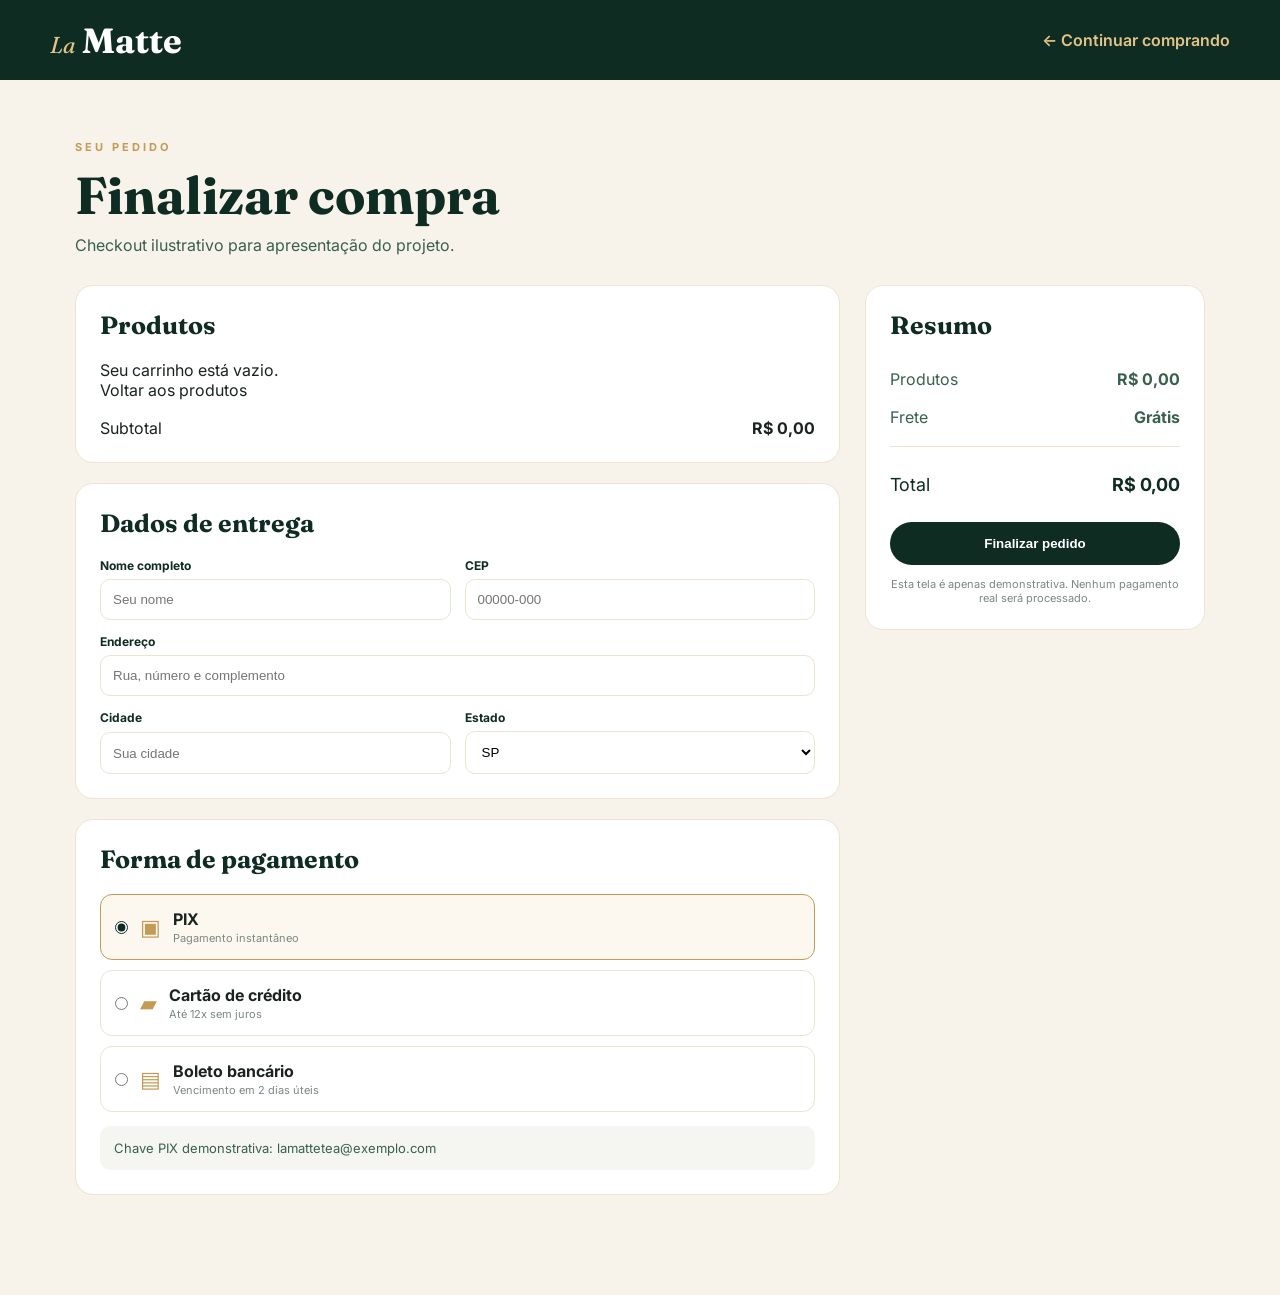
==== checkout/index.html @ fc490afa "Add files via upload" ====
<!DOCTYPE html>
<html lang="pt-BR"><head><meta charset="UTF-8"><meta name="viewport" content="width=device-width,initial-scale=1"><title>Finalizar compra | La Matte</title><link rel="preconnect" href="https://fonts.googleapis.com"><link href="https://fonts.googleapis.com/css2?family=Fraunces:opsz,wght@9..144,500;9..144,700&family=Inter:wght@400;500;600;700&display=swap" rel="stylesheet"><link rel="stylesheet" href="style.css"></head>
<body><header><a href="../principal/index.html" class="marca"><span>La</span><b>Matte</b></a><a href="../principal/index.html#produtos">← Continuar comprando</a></header>
<main><div class="titulo"><span>SEU PEDIDO</span><h1>Finalizar compra</h1><p>Checkout ilustrativo para apresentação do projeto.</p></div>
<div class="checkout"><section><div class="card"><h2>Produtos</h2><div id="itens"></div><div class="total-linha"><span>Subtotal</span><strong id="subtotal"></strong></div></div>
<div class="card"><h2>Dados de entrega</h2><div class="form-grid"><label>Nome completo<input required placeholder="Seu nome"></label><label>CEP<input placeholder="00000-000"></label><label class="full">Endereço<input placeholder="Rua, número e complemento"></label><label>Cidade<input placeholder="Sua cidade"></label><label>Estado<select><option>SP</option><option>RJ</option><option>MG</option><option>PR</option></select></label></div></div>
<div class="card"><h2>Forma de pagamento</h2><div class="pagamentos"><label class="pagamento ativo"><input type="radio" name="pagamento" checked value="pix"><span>▣</span><div><b>PIX</b><small>Pagamento instantâneo</small></div></label><label class="pagamento"><input type="radio" name="pagamento" value="cartao"><span>▰</span><div><b>Cartão de crédito</b><small>Até 12x sem juros</small></div></label><label class="pagamento"><input type="radio" name="pagamento" value="boleto"><span>▤</span><div><b>Boleto bancário</b><small>Vencimento em 2 dias úteis</small></div></label></div><div id="dadosPagamento" class="dados-pagamento"></div></div></section>
<aside class="resumo"><h2>Resumo</h2><div><span>Produtos</span><strong id="resumoSubtotal"></strong></div><div><span>Frete</span><strong>Grátis</strong></div><hr><div class="final"><span>Total</span><strong id="total"></strong></div><button id="finalizar">Finalizar pedido</button><p>Esta tela é apenas demonstrativa. Nenhum pagamento real será processado.</p></aside></div></main>
<script src="../principal/data.js"></script><script src="script.js"></script></body></html>
---- checkout/style.css ----
:root{--verde:#0f2c23;--verde3:#38604d;--creme:#f7f3eb;--creme2:#ece3d2;--dourado:#c49a55;--dourado2:#e3c488}*{box-sizing:border-box;margin:0;padding:0}body{font-family:Inter,Arial,sans-serif;background:var(--creme);color:#1a241f}a{text-decoration:none;color:inherit}header{height:80px;background:var(--verde);color:#fff;padding:0 max(25px,calc((100% - 1180px)/2));display:flex;align-items:center;justify-content:space-between}header>a:last-child{font-weight:600;color:var(--dourado2)}.marca{display:flex;align-items:baseline;gap:6px}.marca span{font:italic 23px Fraunces,serif;color:var(--dourado2)}.marca b{font:700 35px Fraunces,serif}.titulo{max-width:1180px;margin:auto;padding:55px 25px 30px}.titulo>span{font-size:11px;letter-spacing:3px;color:var(--dourado);font-weight:700}.titulo h1{font:700 52px Fraunces,serif;color:var(--verde);margin:8px 0}.titulo p{color:var(--verde3)}.checkout{max-width:1180px;margin:auto;padding:0 25px 80px;display:grid;grid-template-columns:1fr 340px;gap:25px}.card,.resumo{background:#fff;border:1px solid var(--creme2);border-radius:18px;padding:24px;margin-bottom:20px}.card h2,.resumo h2{font:700 25px Fraunces,serif;color:var(--verde);margin-bottom:20px}.item{display:flex;gap:14px;align-items:center;padding:12px 0;border-bottom:1px solid var(--creme2)}.item img{width:70px;height:70px;object-fit:cover;border-radius:10px}.item-info{flex:1}.item-info strong{display:block;color:var(--verde);margin-top:3px}.total-linha,.resumo>div{display:flex;justify-content:space-between;padding-top:18px}.form-grid{display:grid;grid-template-columns:1fr 1fr;gap:14px}.form-grid label{display:grid;gap:6px;font-size:12px;font-weight:700;color:var(--verde)}.form-grid .full{grid-column:1/-1}.form-grid input,.form-grid select{border:1px solid var(--creme2);border-radius:10px;padding:12px;outline:0;background:#fff;font-weight:400}.pagamentos{display:grid;gap:10px}.pagamento{display:flex;align-items:center;gap:12px;border:1px solid var(--creme2);padding:14px;border-radius:12px;cursor:pointer}.pagamento.ativo{border-color:var(--dourado);background:#fcf8f0}.pagamento input{accent-color:var(--verde)}.pagamento>span{font-size:22px;color:var(--dourado)}.pagamento div{display:grid;gap:2px}.pagamento small{font-size:11px;color:#7c8882}.dados-pagamento{margin-top:14px;padding:14px;border-radius:10px;background:#f5f6f2;color:var(--verde3);font-size:13px}.resumo{height:max-content;position:sticky;top:20px}.resumo>div{padding:9px 0;color:var(--verde3)}.resumo .final{font-size:18px;color:var(--verde);padding-top:17px}.resumo button{width:100%;margin-top:18px;padding:14px;border:0;border-radius:25px;background:var(--verde);color:#fff;font-weight:700}.resumo button:hover{background:var(--dourado);color:var(--verde)}.resumo p{font-size:11px;color:#7c8882;margin-top:12px;text-align:center}hr{border:0;border-top:1px solid var(--creme2);margin:10px 0}
@media(max-width:800px){.checkout{grid-template-columns:1fr}.resumo{position:static}.titulo h1{font-size:42px}}@media(max-width:520px){.form-grid{grid-template-columns:1fr}.form-grid .full{grid-column:auto}}
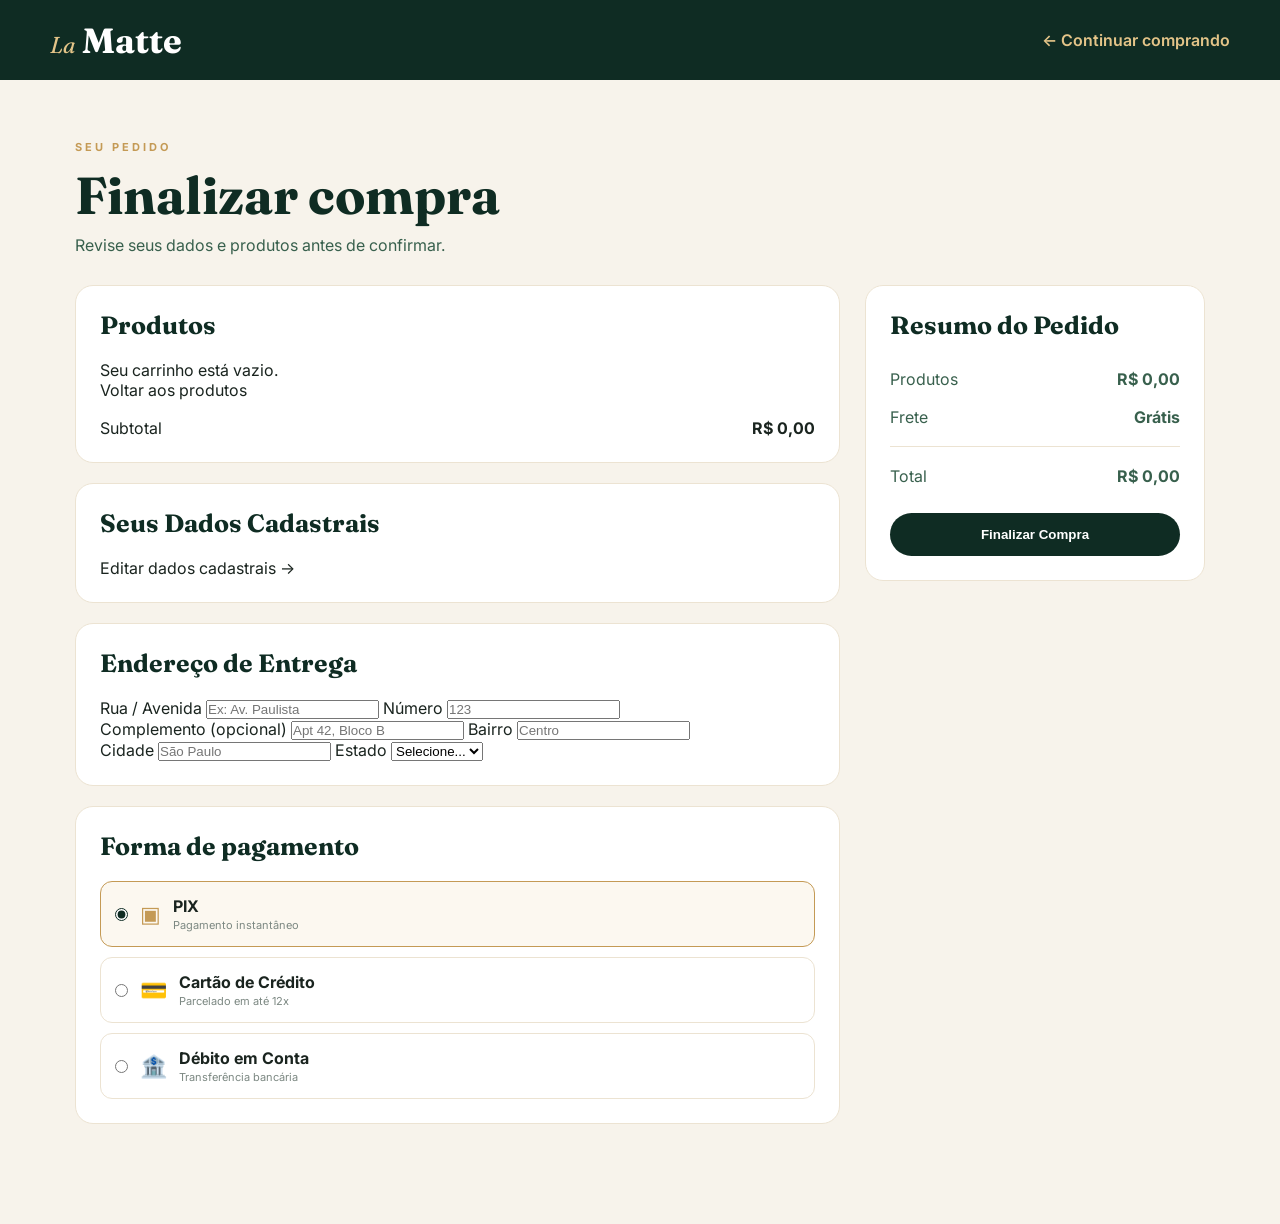
==== commit ba825750: "Atualizar página de checkout com validação de dados do usuário" ====
--- a/checkout/index.html
+++ b/checkout/index.html
@@ -1,9 +1,160 @@
 <!DOCTYPE html>
-<html lang="pt-BR"><head><meta charset="UTF-8"><meta name="viewport" content="width=device-width,initial-scale=1"><title>Finalizar compra | La Matte</title><link rel="preconnect" href="https://fonts.googleapis.com"><link href="https://fonts.googleapis.com/css2?family=Fraunces:opsz,wght@9..144,500;9..144,700&family=Inter:wght@400;500;600;700&display=swap" rel="stylesheet"><link rel="stylesheet" href="style.css"></head>
-<body><header><a href="../principal/index.html" class="marca"><span>La</span><b>Matte</b></a><a href="../principal/index.html#produtos">← Continuar comprando</a></header>
-<main><div class="titulo"><span>SEU PEDIDO</span><h1>Finalizar compra</h1><p>Checkout ilustrativo para apresentação do projeto.</p></div>
-<div class="checkout"><section><div class="card"><h2>Produtos</h2><div id="itens"></div><div class="total-linha"><span>Subtotal</span><strong id="subtotal"></strong></div></div>
-<div class="card"><h2>Dados de entrega</h2><div class="form-grid"><label>Nome completo<input required placeholder="Seu nome"></label><label>CEP<input placeholder="00000-000"></label><label class="full">Endereço<input placeholder="Rua, número e complemento"></label><label>Cidade<input placeholder="Sua cidade"></label><label>Estado<select><option>SP</option><option>RJ</option><option>MG</option><option>PR</option></select></label></div></div>
-<div class="card"><h2>Forma de pagamento</h2><div class="pagamentos"><label class="pagamento ativo"><input type="radio" name="pagamento" checked value="pix"><span>▣</span><div><b>PIX</b><small>Pagamento instantâneo</small></div></label><label class="pagamento"><input type="radio" name="pagamento" value="cartao"><span>▰</span><div><b>Cartão de crédito</b><small>Até 12x sem juros</small></div></label><label class="pagamento"><input type="radio" name="pagamento" value="boleto"><span>▤</span><div><b>Boleto bancário</b><small>Vencimento em 2 dias úteis</small></div></label></div><div id="dadosPagamento" class="dados-pagamento"></div></div></section>
-<aside class="resumo"><h2>Resumo</h2><div><span>Produtos</span><strong id="resumoSubtotal"></strong></div><div><span>Frete</span><strong>Grátis</strong></div><hr><div class="final"><span>Total</span><strong id="total"></strong></div><button id="finalizar">Finalizar pedido</button><p>Esta tela é apenas demonstrativa. Nenhum pagamento real será processado.</p></aside></div></main>
-<script src="../principal/data.js"></script><script src="script.js"></script></body></html>+<html lang="pt-BR">
+<head>
+  <meta charset="UTF-8">
+  <meta name="viewport" content="width=device-width, initial-scale=1">
+  <title>Finalizar compra | La Matte</title>
+  <link rel="preconnect" href="https://fonts.googleapis.com">
+  <link rel="preconnect" href="https://fonts.gstatic.com" crossorigin>
+  <link href="https://fonts.googleapis.com/css2?family=Fraunces:opsz,wght@9..144,500;9..144,700&family=Inter:wght@400;500;600;700&display=swap" rel="stylesheet">
+  <link rel="stylesheet" href="style.css">
+</head>
+<body>
+  <header>
+    <a href="../principal/index.html" class="marca"><span>La</span><b>Matte</b></a>
+    <a href="../principal/index.html#produtos">← Continuar comprando</a>
+  </header>
+
+  <main>
+    <div class="titulo">
+      <span>SEU PEDIDO</span>
+      <h1>Finalizar compra</h1>
+      <p>Revise seus dados e produtos antes de confirmar.</p>
+    </div>
+
+    <div class="checkout">
+      <section>
+        <!-- CARD DE PRODUTOS -->
+        <div class="card">
+          <h2>Produtos</h2>
+          <div id="itens"></div>
+          <div class="total-linha">
+            <span>Subtotal</span>
+            <strong id="subtotal">R$ 0,00</strong>
+          </div>
+        </div>
+
+        <!-- CARD DE DADOS CADASTRAIS -->
+        <div class="card">
+          <h2>Seus Dados Cadastrais</h2>
+          <div id="dadosUsuario" class="dados-resumo">
+            <!-- Preenchido via JS -->
+          </div>
+          <a href="../perfil/index.html" class="link-editar">Editar dados cadastrais →</a>
+        </div>
+
+        <!-- CARD DE ENDEREÇO DE ENTREGA -->
+        <div class="card">
+          <h2>Endereço de Entrega</h2>
+          <form id="formEndereco" class="form-endereco">
+            <div class="form-row">
+              <label>
+                Rua / Avenida
+                <input type="text" id="endRua" placeholder="Ex: Av. Paulista" required>
+              </label>
+              <label>
+                Número
+                <input type="text" id="endNumero" placeholder="123" required>
+              </label>
+            </div>
+
+            <div class="form-row">
+              <label>
+                Complemento (opcional)
+                <input type="text" id="endComplemento" placeholder="Apt 42, Bloco B">
+              </label>
+              <label>
+                Bairro
+                <input type="text" id="endBairro" placeholder="Centro" required>
+              </label>
+            </div>
+
+            <div class="form-row">
+              <label>
+                Cidade
+                <input type="text" id="endCidade" placeholder="São Paulo" required>
+              </label>
+              <label>
+                Estado
+                <select id="endEstado" required>
+                  <option value="">Selecione...</option>
+                  <option value="SP">SP</option>
+                  <option value="RJ">RJ</option>
+                  <option value="MG">MG</option>
+                  <option value="BA">BA</option>
+                  <option value="PR">PR</option>
+                  <option value="SC">SC</option>
+                  <option value="RS">RS</option>
+                  <option value="PE">PE</option>
+                  <option value="CE">CE</option>
+                  <option value="PA">PA</option>
+                </select>
+              </label>
+            </div>
+
+            <span id="msgEnderecoErro" class="msg-erro"></span>
+          </form>
+        </div>
+
+        <!-- CARD DE PAGAMENTO -->
+        <div class="card">
+          <h2>Forma de pagamento</h2>
+          <div class="pagamentos">
+            <label class="pagamento ativo">
+              <input type="radio" name="pagamento" value="pix" checked>
+              <span>▣</span>
+              <div>
+                <b>PIX</b>
+                <small>Pagamento instantâneo</small>
+              </div>
+            </label>
+            <label class="pagamento">
+              <input type="radio" name="pagamento" value="credito">
+              <span>💳</span>
+              <div>
+                <b>Cartão de Crédito</b>
+                <small>Parcelado em até 12x</small>
+              </div>
+            </label>
+            <label class="pagamento">
+              <input type="radio" name="pagamento" value="debito">
+              <span>🏦</span>
+              <div>
+                <b>Débito em Conta</b>
+                <small>Transferência bancária</small>
+              </div>
+            </label>
+          </div>
+        </div>
+      </section>
+
+      <!-- RESUMO LATERAL -->
+      <aside class="resumo">
+        <h2>Resumo do Pedido</h2>
+        <div class="resumo-linha">
+          <span>Produtos</span>
+          <strong id="resumoSubtotal">R$ 0,00</strong>
+        </div>
+        <div class="resumo-linha">
+          <span>Frete</span>
+          <strong>Grátis</strong>
+        </div>
+        <hr>
+        <div class="resumo-final">
+          <span>Total</span>
+          <strong id="resumoTotal">R$ 0,00</strong>
+        </div>
+
+        <button id="btnFinalizarCompra" class="btn-finalizar" type="button">
+          Finalizar Compra
+        </button>
+        
+        <span id="msgAlerta" class="msg-alerta"></span>
+      </aside>
+    </div>
+  </main>
+
+  <script src="../principal/data.js"></script>
+  <script src="script.js"></script>
+</body>
+</html>
